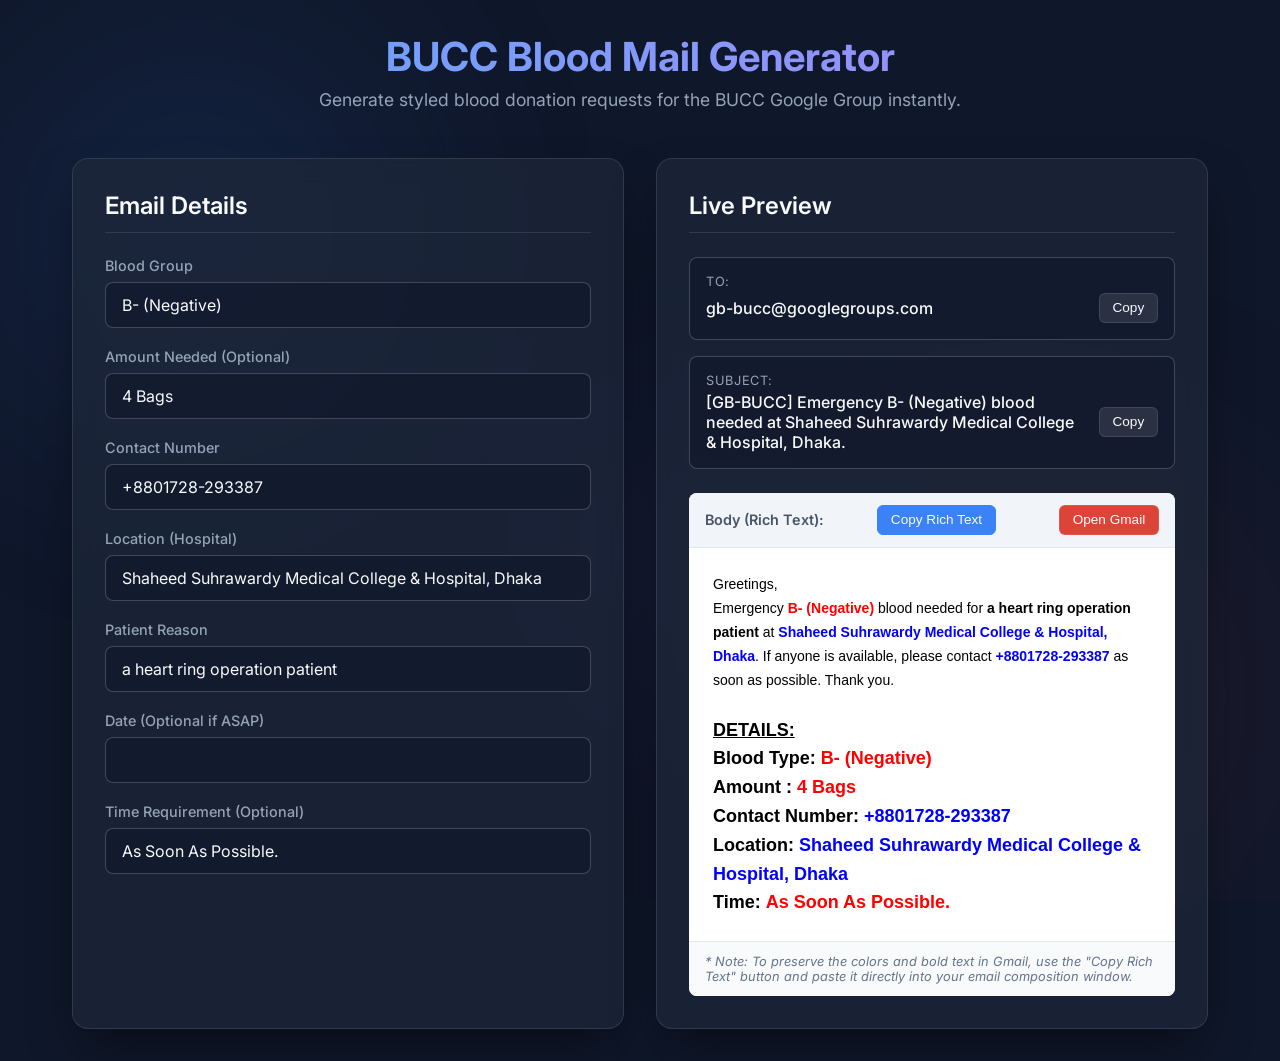
==== blood_mail_generator_app/assets/web/index.html @ 985f37ed "Add Android App with WebView and fix formatting issues" ====
<!DOCTYPE html>
<html lang="en">

<head>
    <meta charset="UTF-8">
    <meta name="viewport" content="width=device-width, initial-scale=1.0">
    <title>BUCC Blood Mail Generator</title>
    <link rel="preconnect" href="https://fonts.googleapis.com">
    <link rel="preconnect" href="https://fonts.gstatic.com" crossorigin>
    <link href="https://fonts.googleapis.com/css2?family=Inter:wght@300;400;500;600;700&display=swap" rel="stylesheet">
    <link rel="stylesheet" href="style.css">
</head>

<body>
    <div class="background-shapes">
        <div class="shape shape-1"></div>
        <div class="shape shape-2"></div>
        <div class="shape shape-3"></div>
    </div>

    <div class="container">
        <header>
            <h1>BUCC Blood Mail Generator</h1>
            <p>Generate styled blood donation requests for the BUCC Google Group instantly.</p>
        </header>

        <main class="app-layout">
            <section class="input-section glass-panel">
                <h2>Email Details</h2>
                <form id="emailForm">
                    <div class="form-group">
                        <label for="bloodGroup">Blood Group</label>
                        <input type="text" id="bloodGroup" value="B- (Negative)" required>
                    </div>

                    <div class="form-group">
                        <label for="amount">Amount Needed (Optional)</label>
                        <input type="text" id="amount" value="4 Bags">
                    </div>

                    <div class="form-group">
                        <label for="phone">Contact Number</label>
                        <input type="text" id="phone" value="+8801728-293387" required>
                    </div>

                    <div class="form-group">
                        <label for="location">Location (Hospital)</label>
                        <input type="text" id="location" value="Shaheed Suhrawardy Medical College & Hospital, Dhaka"
                            required>
                    </div>

                    <div class="form-group">
                        <label for="reason">Patient Reason</label>
                        <input type="text" id="reason" value="a heart ring operation patient" required>
                    </div>

                    <div class="form-group">
                        <label for="date">Date (Optional if ASAP)</label>
                        <input type="text" id="date" value="">
                    </div>

                    <div class="form-group">
                        <label for="time">Time Requirement (Optional)</label>
                        <input type="text" id="time" value="As Soon As Possible.">
                    </div>
                </form>
            </section>

            <section class="preview-section glass-panel">
                <h2>Live Preview</h2>

                <div class="preview-block">
                    <div class="preview-header">
                        <span class="label">To:</span>
                        <div class="copy-group">
                            <span class="value">gb-bucc@googlegroups.com</span>
                            <button class="copy-btn" data-copy="gb-bucc@googlegroups.com">Copy</button>
                        </div>
                    </div>

                    <div class="preview-header">
                        <span class="label">Subject:</span>
                        <div class="copy-group">
                            <span class="value" id="previewSubject"></span>
                            <button class="copy-btn" id="copySubjectBtn">Copy</button>
                        </div>
                    </div>
                </div>

                <div class="preview-body-container">
                    <div class="preview-body-header">
                        <span class="label">Body (Rich Text):</span>
                        <button class="copy-btn primary" id="copyBodyBtn">Copy Rich Text</button>
                        <button class="copy-btn" id="openGmailBtn" style="margin-left: 10px; background: #DB4437; color: white;">Open Gmail</button>
                    </div>
                    <div class="preview-content" id="previewBody">
                        <!-- HTML content generated here -->
                    </div>
                    <div class="helper-text">
                        * Note: To preserve the colors and bold text in Gmail, use the "Copy Rich Text" button
                        and paste it directly into your email composition window.
                    </div>
                </div>
            </section>
        </main>
    </div>

    <script src="script.js"></script>
</body>

</html>
---- blood_mail_generator_app/assets/web/style.css ----
/* style.css */
:root {
    --bg-color: #0f172a;
    --text-main: #f8fafc;
    --text-muted: #94a3b8;
    --glass-bg: rgba(30, 41, 59, 0.7);
    --glass-border: rgba(255, 255, 255, 0.1);
    --primary: #3b82f6;
    --primary-hover: #2563eb;
    --accent: #ef4444;
    --input-bg: rgba(15, 23, 42, 0.6);
    --input-border: rgba(255, 255, 255, 0.2);
}

* {
    box-sizing: border-box;
    margin: 0;
    padding: 0;
}

body {
    font-family: 'Inter', sans-serif;
    background-color: var(--bg-color);
    color: var(--text-main);
    min-height: 100vh;
    display: flex;
    justify-content: center;
    align-items: center;
    overflow-x: hidden;
    overscroll-behavior: none;
    touch-action: pan-y;
    position: relative;
    padding: 2rem 0;
}

/* Dynamic Background Shapes */
.background-shapes {
    position: fixed;
    top: 0;
    left: 0;
    width: 100%;
    height: 100%;
    z-index: -1;
    overflow: hidden;
}

.shape {
    position: absolute;
    filter: blur(100px);
    opacity: 0.5;
    animation: float 20s infinite alternate;
}

.shape-1 {
    top: -10%;
    left: -10%;
    width: 50vw;
    height: 50vw;
    background: radial-gradient(circle, rgba(59,130,246,0.3) 0%, rgba(15,23,42,0) 70%);
}

.shape-2 {
    bottom: -20%;
    right: -10%;
    width: 60vw;
    height: 60vw;
    background: radial-gradient(circle, rgba(239,68,68,0.2) 0%, rgba(15,23,42,0) 70%);
    animation-delay: -5s;
}

.shape-3 {
    top: 40%;
    left: 40%;
    width: 30vw;
    height: 30vw;
    background: radial-gradient(circle, rgba(139,92,246,0.2) 0%, rgba(15,23,42,0) 70%);
    animation-delay: -10s;
}

@keyframes float {
    0% { transform: translate(0, 0) scale(1); }
    100% { transform: translate(10%, 10%) scale(1.1); }
}

.container {
    width: 100%;
    max-width: 1200px;
    padding: 0 2rem;
    z-index: 1;
}

header {
    text-align: center;
    margin-bottom: 3rem;
}

header h1 {
    font-size: 2.5rem;
    font-weight: 700;
    background: linear-gradient(to right, #60a5fa, #a78bfa);
    -webkit-background-clip: text;
    -webkit-text-fill-color: transparent;
    margin-bottom: 0.5rem;
}

header p {
    color: var(--text-muted);
    font-size: 1.1rem;
}

.app-layout {
    display: grid;
    grid-template-columns: 1fr 1fr;
    gap: 2rem;
}

@media (max-width: 900px) {
    .app-layout {
        grid-template-columns: 1fr;
    }
}

.glass-panel {
    background: var(--glass-bg);
    backdrop-filter: blur(12px);
    -webkit-backdrop-filter: blur(12px);
    border: 1px solid var(--glass-border);
    border-radius: 16px;
    padding: 2rem;
    box-shadow: 0 25px 50px -12px rgba(0, 0, 0, 0.5);
}

h2 {
    font-size: 1.5rem;
    margin-bottom: 1.5rem;
    font-weight: 600;
    border-bottom: 1px solid var(--glass-border);
    padding-bottom: 0.75rem;
}

.form-group {
    margin-bottom: 1.25rem;
}

.form-group label {
    display: block;
    margin-bottom: 0.5rem;
    font-size: 0.9rem;
    color: var(--text-muted);
    font-weight: 500;
}

.form-group input {
    width: 100%;
    background: var(--input-bg);
    border: 1px solid var(--input-border);
    color: var(--text-main);
    padding: 0.75rem 1rem;
    border-radius: 8px;
    font-size: 1rem;
    font-family: inherit;
    transition: all 0.3s ease;
}

.form-group input:focus {
    outline: none;
    border-color: var(--primary);
    box-shadow: 0 0 0 3px rgba(59, 130, 246, 0.2);
}

/* Preview Section */
.preview-block {
    display: flex;
    flex-direction: column;
    gap: 1rem;
    margin-bottom: 1.5rem;
}

.preview-header {
    background: var(--input-bg);
    padding: 1rem;
    border-radius: 8px;
    border: 1px solid var(--input-border);
}

.preview-header .label {
    display: block;
    font-size: 0.8rem;
    color: var(--text-muted);
    margin-bottom: 0.25rem;
    text-transform: uppercase;
    letter-spacing: 0.05em;
}

.copy-group {
    display: flex;
    justify-content: space-between;
    align-items: center;
    gap: 1rem;
}

.copy-group .value {
    font-weight: 500;
    word-break: break-word;
}

.copy-btn {
    background: rgba(255, 255, 255, 0.1);
    color: var(--text-main);
    border: 1px solid var(--glass-border);
    padding: 0.4rem 0.8rem;
    border-radius: 6px;
    cursor: pointer;
    font-size: 0.85rem;
    font-weight: 500;
    transition: all 0.2s ease;
    white-space: nowrap;
}

.copy-btn:hover {
    background: rgba(255, 255, 255, 0.2);
}

.copy-btn.primary {
    background: var(--primary);
    border-color: var(--primary);
}

.copy-btn.primary:hover {
    background: var(--primary-hover);
}

.copy-btn.success {
    background: #10b981;
    border-color: #10b981;
}

.preview-body-container {
    background: #ffffff;
    color: #000000;
    border-radius: 8px;
    overflow: hidden;
}

.preview-body-header {
    background: #f1f5f9;
    padding: 0.75rem 1rem;
    border-bottom: 1px solid #e2e8f0;
    display: flex;
    justify-content: space-between;
    align-items: center;
}

.preview-body-header .label {
    color: #475569;
    font-weight: 600;
    font-size: 0.9rem;
}

.preview-content {
    padding: 1.5rem;
    font-family: Arial, sans-serif;
    min-height: 250px;
    line-height: 1.5;
}

.helper-text {
    padding: 0.75rem 1rem;
    background: #f8fafc;
    border-top: 1px solid #e2e8f0;
    font-size: 0.8rem;
    color: #64748b;
    font-style: italic;
}
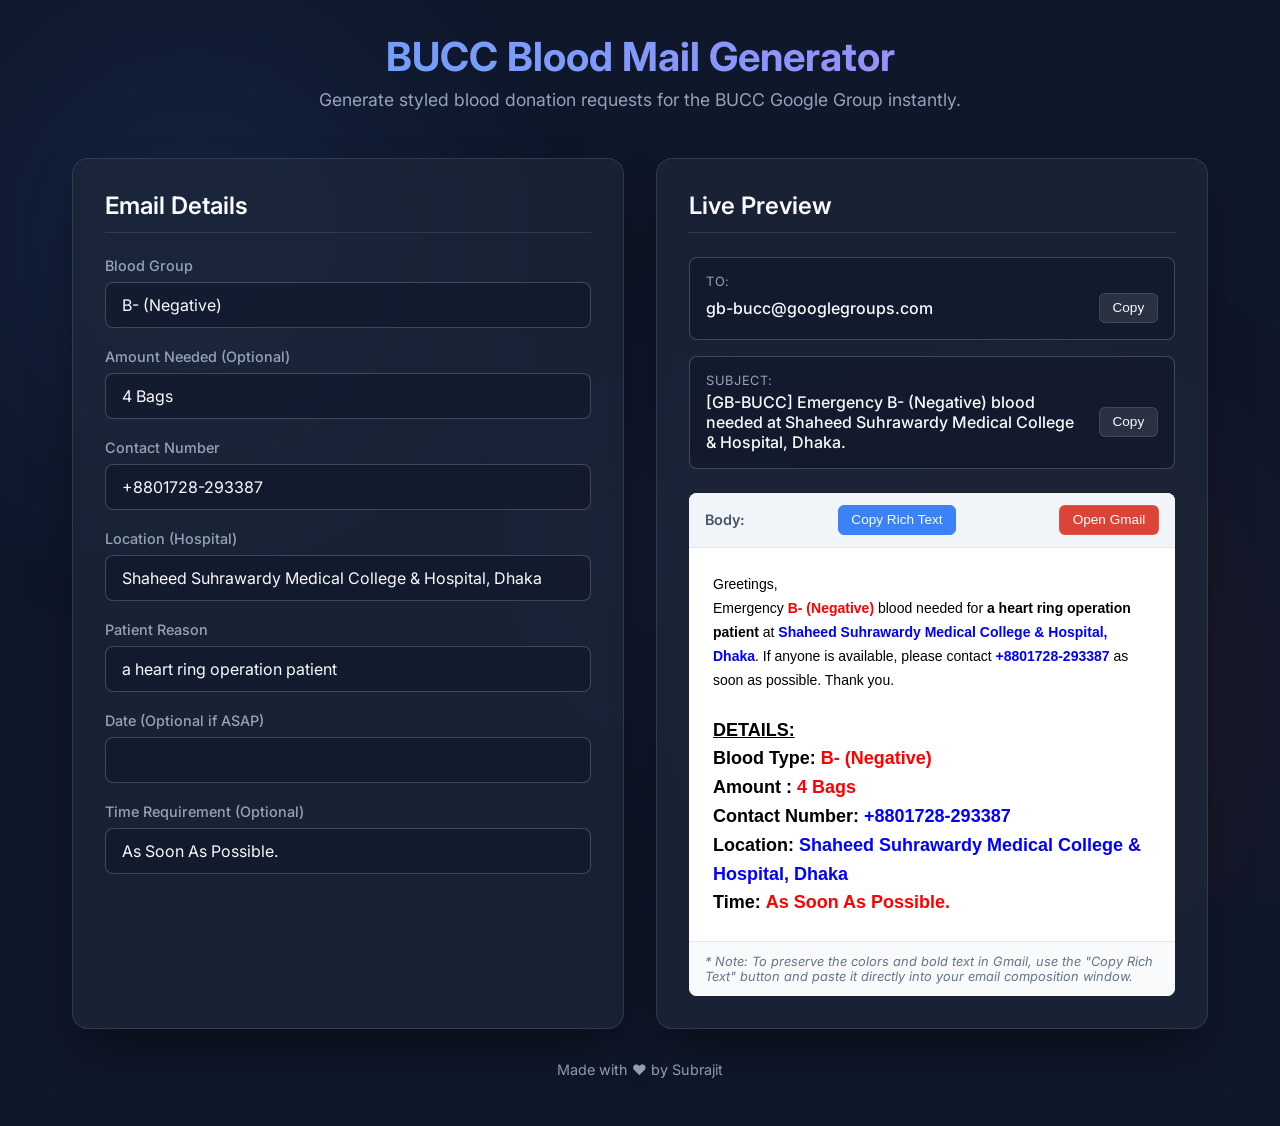
==== commit b1c3f373: "Update app launcher icon and add Made by Subrajit footer" ====
--- a/blood_mail_generator_app/assets/web/index.html
+++ b/blood_mail_generator_app/assets/web/index.html
@@ -89,9 +89,10 @@
 
                 <div class="preview-body-container">
                     <div class="preview-body-header">
-                        <span class="label">Body (Rich Text):</span>
+                        <span class="label">Body:</span>
                         <button class="copy-btn primary" id="copyBodyBtn">Copy Rich Text</button>
-                        <button class="copy-btn" id="openGmailBtn" style="margin-left: 10px; background: #DB4437; color: white;">Open Gmail</button>
+                        <button class="copy-btn" id="openGmailBtn"
+                            style="margin-left: 10px; background: #DB4437; color: white;">Open Gmail</button>
                     </div>
                     <div class="preview-content" id="previewBody">
                         <!-- HTML content generated here -->
@@ -103,6 +104,10 @@
                 </div>
             </section>
         </main>
+        
+        <footer style="text-align: center; margin-top: 2rem; padding-bottom: 1rem; color: var(--text-muted); font-size: 0.9rem;">
+            Made with ❤️ by Subrajit
+        </footer>
     </div>
 
     <script src="script.js"></script>
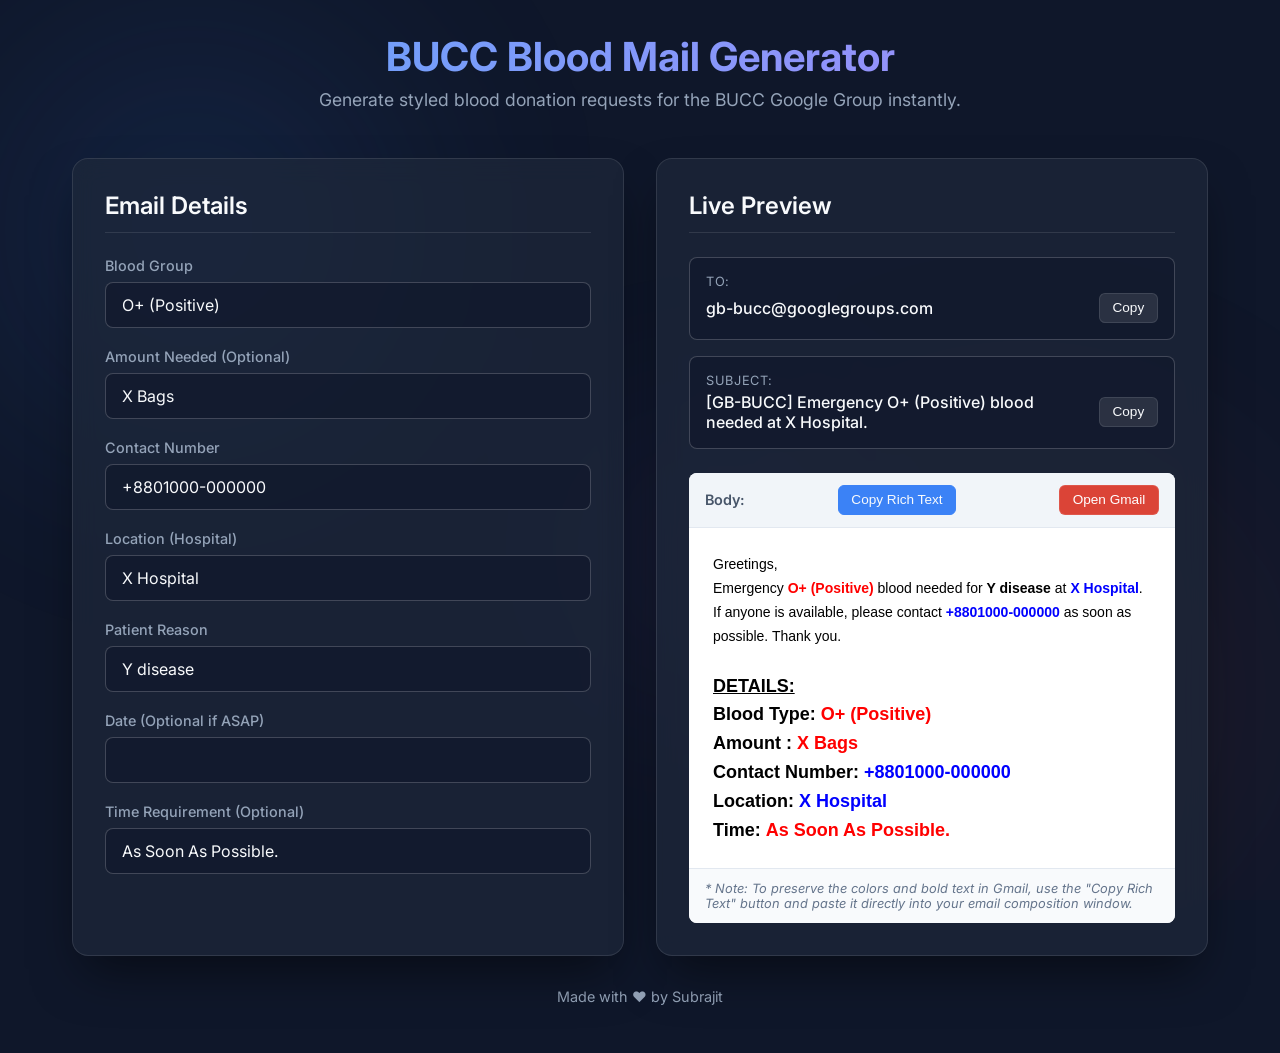
==== commit a98441e8: "Update default dummy data, fix Open Gmail web link, and add favicon" ====
--- a/blood_mail_generator_app/assets/web/index.html
+++ b/blood_mail_generator_app/assets/web/index.html
@@ -5,6 +5,7 @@
     <meta charset="UTF-8">
     <meta name="viewport" content="width=device-width, initial-scale=1.0">
     <title>BUCC Blood Mail Generator</title>
+    <link rel="icon" href="favicon.png" type="image/png">
     <link rel="preconnect" href="https://fonts.googleapis.com">
     <link rel="preconnect" href="https://fonts.gstatic.com" crossorigin>
     <link href="https://fonts.googleapis.com/css2?family=Inter:wght@300;400;500;600;700&display=swap" rel="stylesheet">
@@ -30,28 +31,28 @@
                 <form id="emailForm">
                     <div class="form-group">
                         <label for="bloodGroup">Blood Group</label>
-                        <input type="text" id="bloodGroup" value="B- (Negative)" required>
+                        <input type="text" id="bloodGroup" value="O+ (Positive)" required>
                     </div>
 
                     <div class="form-group">
                         <label for="amount">Amount Needed (Optional)</label>
-                        <input type="text" id="amount" value="4 Bags">
+                        <input type="text" id="amount" value="X Bags">
                     </div>
 
                     <div class="form-group">
                         <label for="phone">Contact Number</label>
-                        <input type="text" id="phone" value="+8801728-293387" required>
+                        <input type="text" id="phone" value="+8801000-000000" required>
                     </div>
 
                     <div class="form-group">
                         <label for="location">Location (Hospital)</label>
-                        <input type="text" id="location" value="Shaheed Suhrawardy Medical College & Hospital, Dhaka"
+                        <input type="text" id="location" value="X Hospital"
                             required>
                     </div>
 
                     <div class="form-group">
                         <label for="reason">Patient Reason</label>
-                        <input type="text" id="reason" value="a heart ring operation patient" required>
+                        <input type="text" id="reason" value="Y disease" required>
                     </div>
 
                     <div class="form-group">
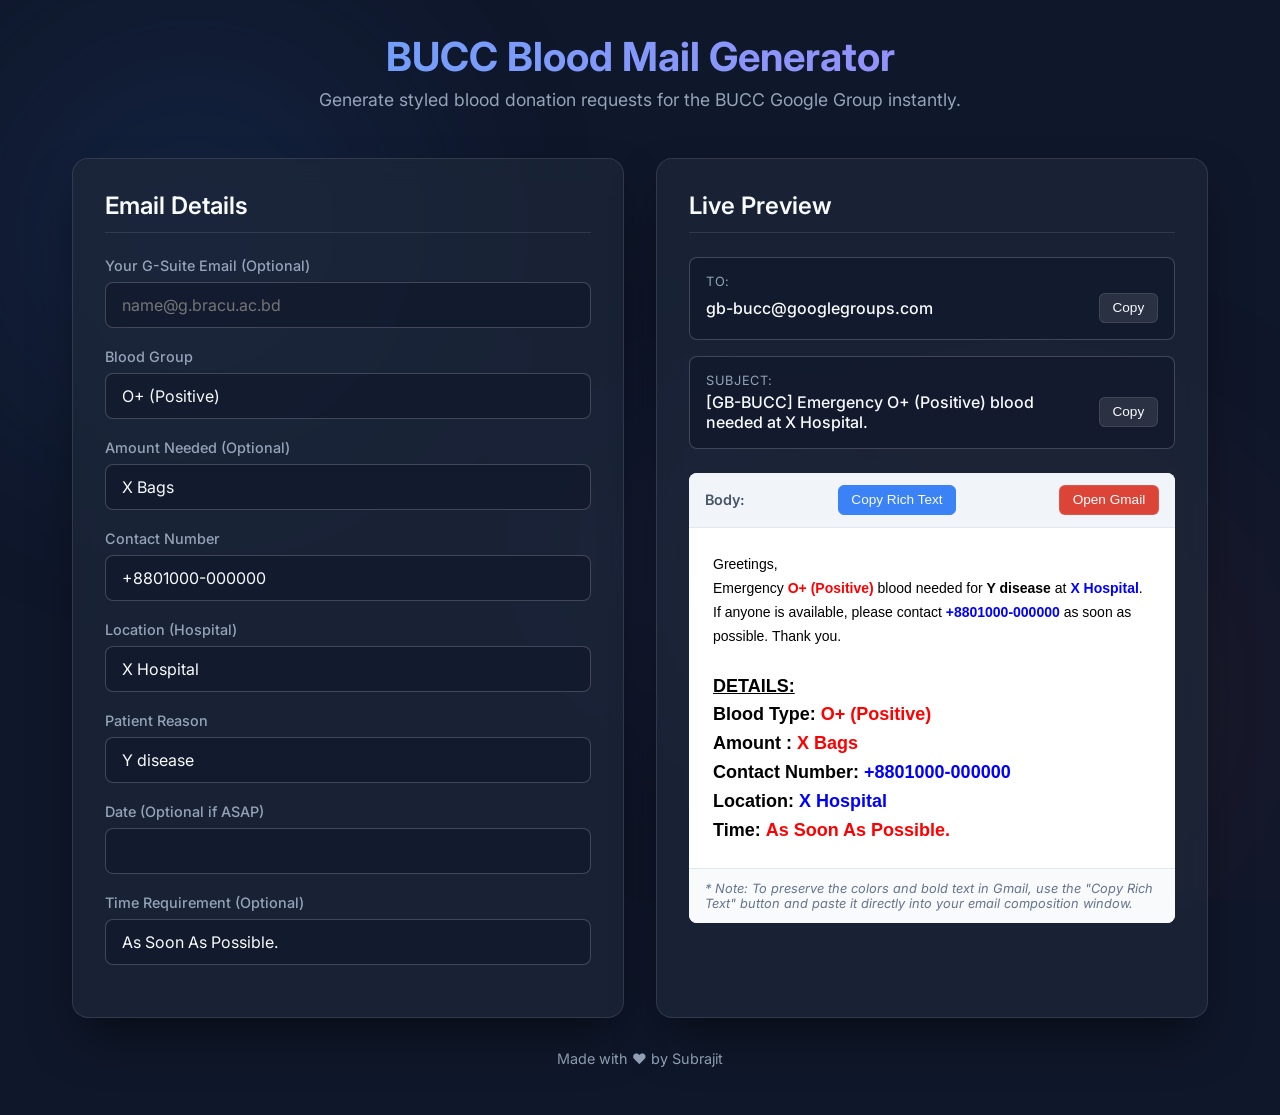
==== commit f310b5e9: "Add Sender Email field for G-Suite account switching" ====
--- a/blood_mail_generator_app/assets/web/index.html
+++ b/blood_mail_generator_app/assets/web/index.html
@@ -29,6 +29,11 @@
             <section class="input-section glass-panel">
                 <h2>Email Details</h2>
                 <form id="emailForm">
+                    <div class="form-group">
+                        <label for="senderEmail">Your G-Suite Email (Optional)</label>
+                        <input type="email" id="senderEmail" placeholder="name@g.bracu.ac.bd">
+                    </div>
+
                     <div class="form-group">
                         <label for="bloodGroup">Blood Group</label>
                         <input type="text" id="bloodGroup" value="O+ (Positive)" required>
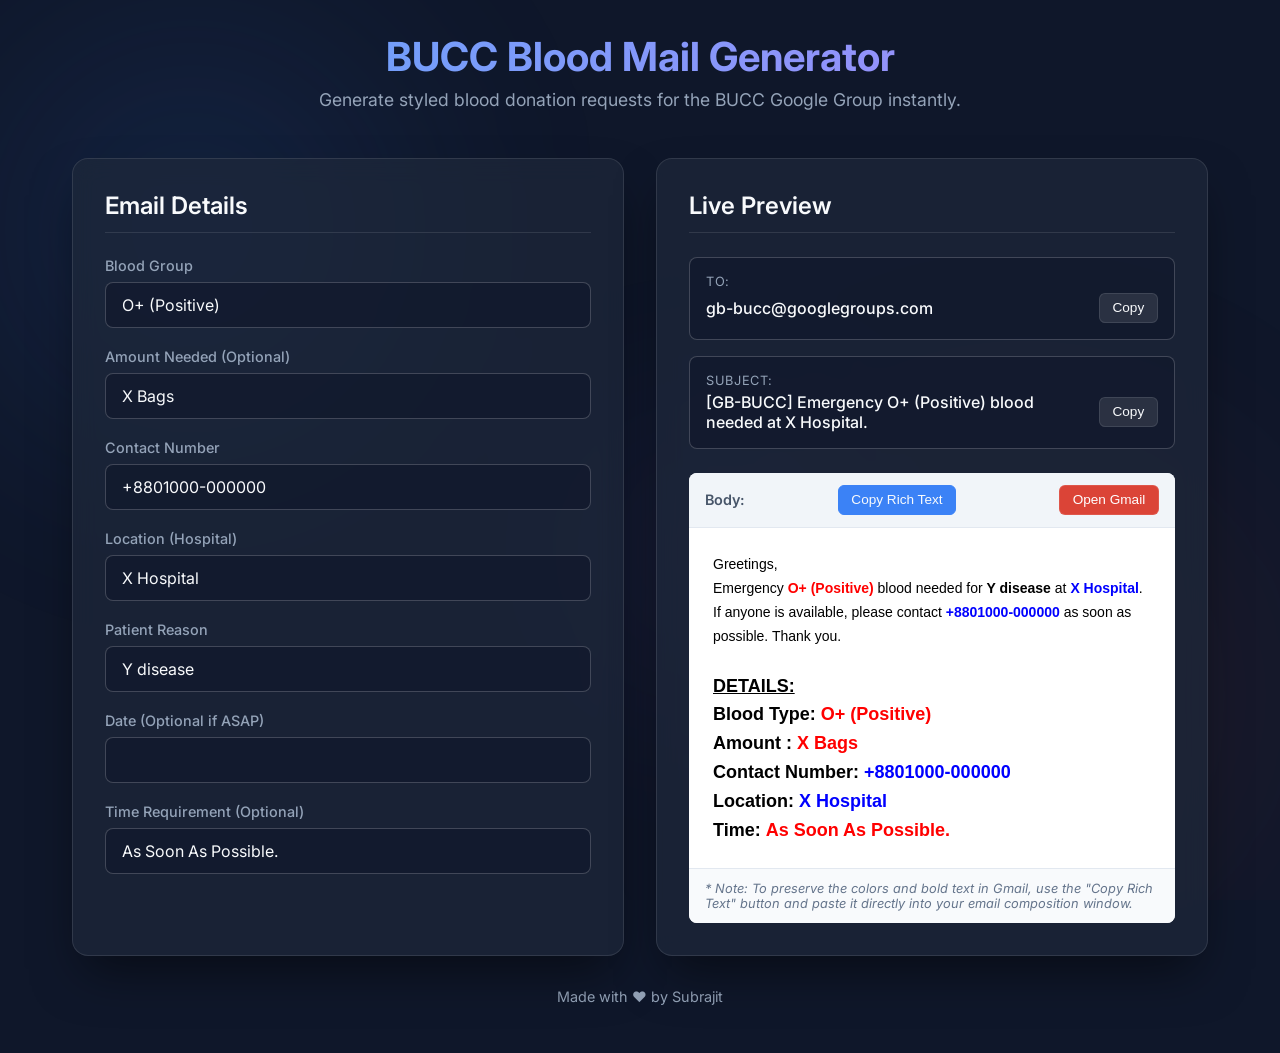
==== commit 0c1ce8cc: "Web Only: Add Sender Email field and use authuser parameter" ====
--- a/blood_mail_generator_app/assets/web/index.html
+++ b/blood_mail_generator_app/assets/web/index.html
@@ -29,11 +29,6 @@
             <section class="input-section glass-panel">
                 <h2>Email Details</h2>
                 <form id="emailForm">
-                    <div class="form-group">
-                        <label for="senderEmail">Your G-Suite Email (Optional)</label>
-                        <input type="email" id="senderEmail" placeholder="name@g.bracu.ac.bd">
-                    </div>
-
                     <div class="form-group">
                         <label for="bloodGroup">Blood Group</label>
                         <input type="text" id="bloodGroup" value="O+ (Positive)" required>
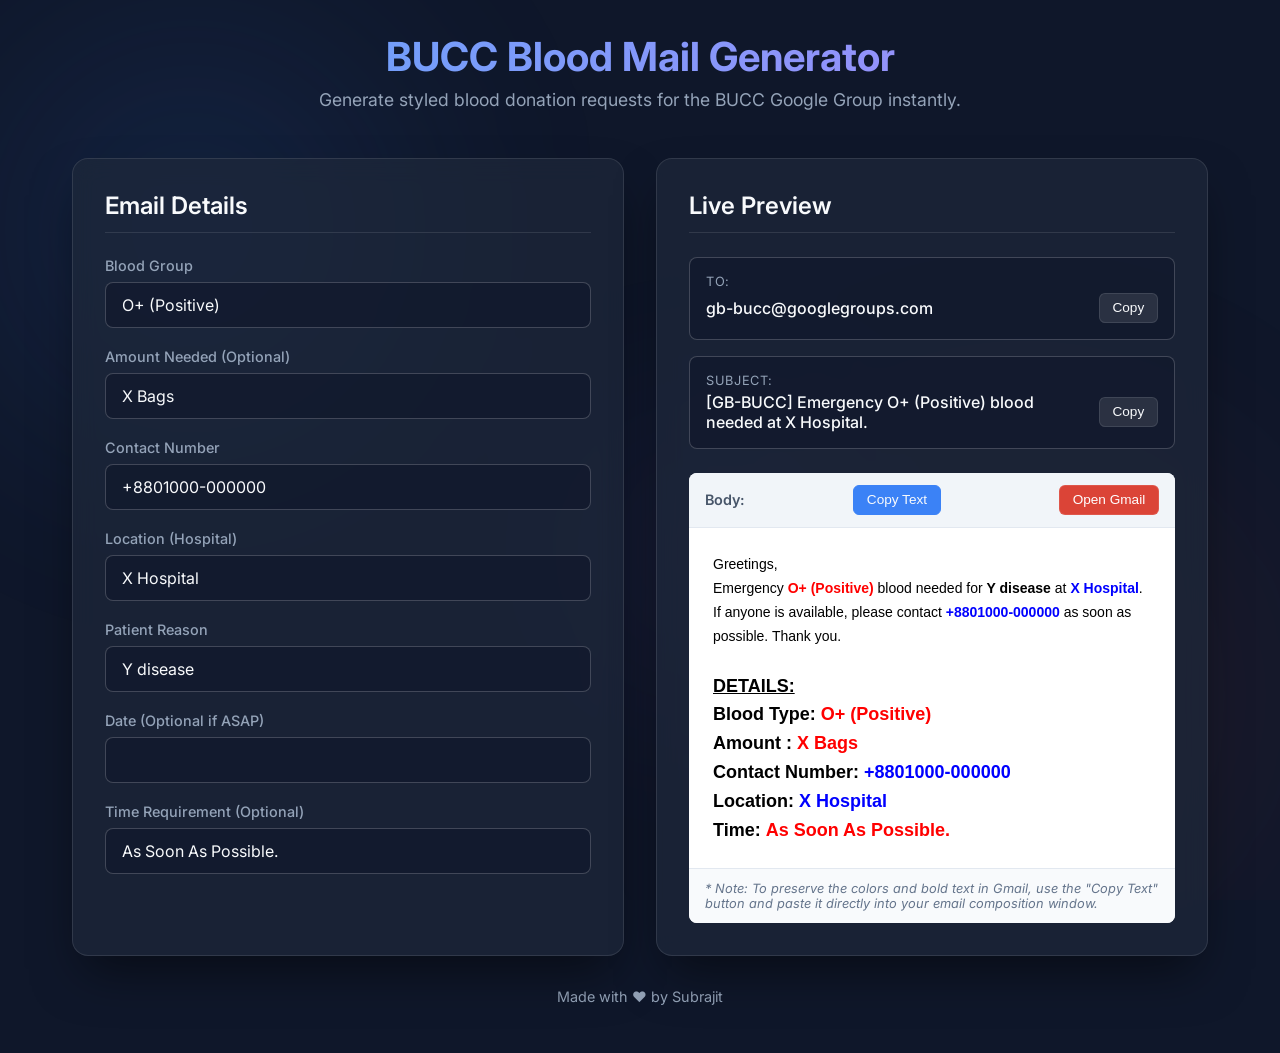
==== commit b877a82a: "Bump version to v1.2" ====
--- a/blood_mail_generator_app/assets/web/index.html
+++ b/blood_mail_generator_app/assets/web/index.html
@@ -46,8 +46,7 @@
 
                     <div class="form-group">
                         <label for="location">Location (Hospital)</label>
-                        <input type="text" id="location" value="X Hospital"
-                            required>
+                        <input type="text" id="location" value="X Hospital" required>
                     </div>
 
                     <div class="form-group">
@@ -91,7 +90,7 @@
                 <div class="preview-body-container">
                     <div class="preview-body-header">
                         <span class="label">Body:</span>
-                        <button class="copy-btn primary" id="copyBodyBtn">Copy Rich Text</button>
+                        <button class="copy-btn primary" id="copyBodyBtn">Copy Text</button>
                         <button class="copy-btn" id="openGmailBtn"
                             style="margin-left: 10px; background: #DB4437; color: white;">Open Gmail</button>
                     </div>
@@ -99,14 +98,15 @@
                         <!-- HTML content generated here -->
                     </div>
                     <div class="helper-text">
-                        * Note: To preserve the colors and bold text in Gmail, use the "Copy Rich Text" button
+                        * Note: To preserve the colors and bold text in Gmail, use the "Copy Text" button
                         and paste it directly into your email composition window.
                     </div>
                 </div>
             </section>
         </main>
-        
-        <footer style="text-align: center; margin-top: 2rem; padding-bottom: 1rem; color: var(--text-muted); font-size: 0.9rem;">
+
+        <footer
+            style="text-align: center; margin-top: 2rem; padding-bottom: 1rem; color: var(--text-muted); font-size: 0.9rem;">
             Made with ❤️ by Subrajit
         </footer>
     </div>
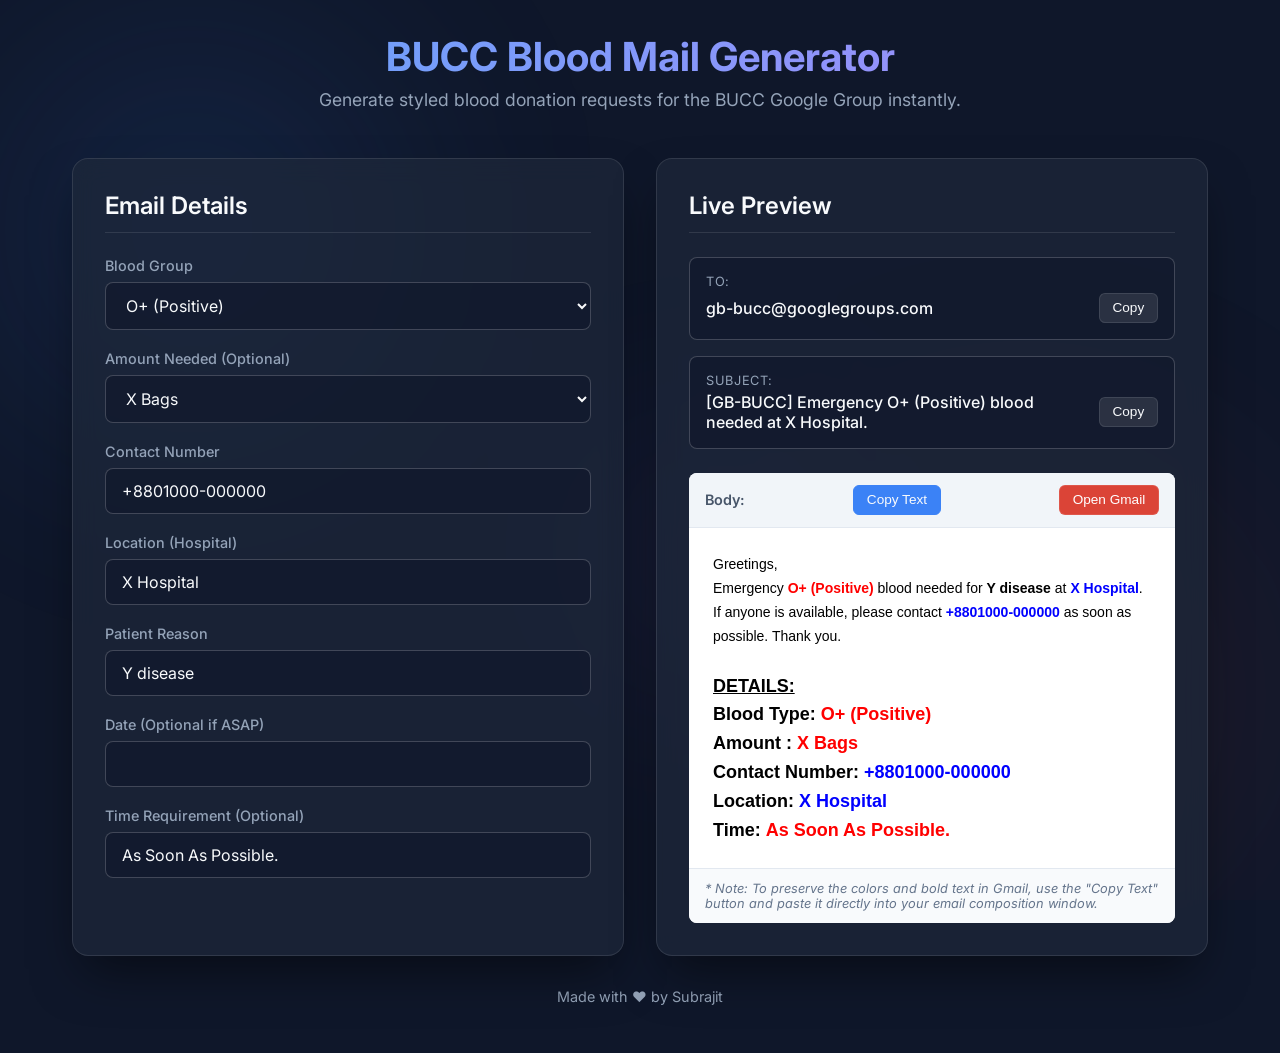
==== commit 4dea71c6: "feat: change Blood Group and Amount inputs to dropdowns" ====
--- a/blood_mail_generator_app/assets/web/index.html
+++ b/blood_mail_generator_app/assets/web/index.html
@@ -31,12 +31,28 @@
                 <form id="emailForm">
                     <div class="form-group">
                         <label for="bloodGroup">Blood Group</label>
-                        <input type="text" id="bloodGroup" value="O+ (Positive)" required>
+                        <select id="bloodGroup" required>
+                            <option value="A+ (Positive)">A+ (Positive)</option>
+                            <option value="A- (Negative)">A- (Negative)</option>
+                            <option value="B+ (Positive)">B+ (Positive)</option>
+                            <option value="B- (Negative)">B- (Negative)</option>
+                            <option value="O+ (Positive)" selected>O+ (Positive)</option>
+                            <option value="O- (Negative)">O- (Negative)</option>
+                            <option value="AB+ (Positive)">AB+ (Positive)</option>
+                            <option value="AB- (Negative)">AB- (Negative)</option>
+                        </select>
                     </div>
 
                     <div class="form-group">
                         <label for="amount">Amount Needed (Optional)</label>
-                        <input type="text" id="amount" value="X Bags">
+                        <select id="amount">
+                            <option value="1 Bag">1 Bag</option>
+                            <option value="2 Bags">2 Bags</option>
+                            <option value="3 Bags">3 Bags</option>
+                            <option value="4 Bags">4 Bags</option>
+                            <option value="5 Bags">5 Bags</option>
+                            <option value="X Bags" selected>X Bags</option>
+                        </select>
                     </div>
 
                     <div class="form-group">
--- a/blood_mail_generator_app/assets/web/style.css
+++ b/blood_mail_generator_app/assets/web/style.css
@@ -150,7 +150,8 @@
     font-weight: 500;
 }
 
-.form-group input {
+.form-group input,
+.form-group select {
     width: 100%;
     background: var(--input-bg);
     border: 1px solid var(--input-border);
@@ -162,10 +163,16 @@
     transition: all 0.3s ease;
 }
 
-.form-group input:focus {
+.form-group input:focus,
+.form-group select:focus {
     outline: none;
     border-color: var(--primary);
     box-shadow: 0 0 0 3px rgba(59, 130, 246, 0.2);
+}
+
+.form-group select option {
+    background: var(--bg-color);
+    color: var(--text-main);
 }
 
 /* Preview Section */
